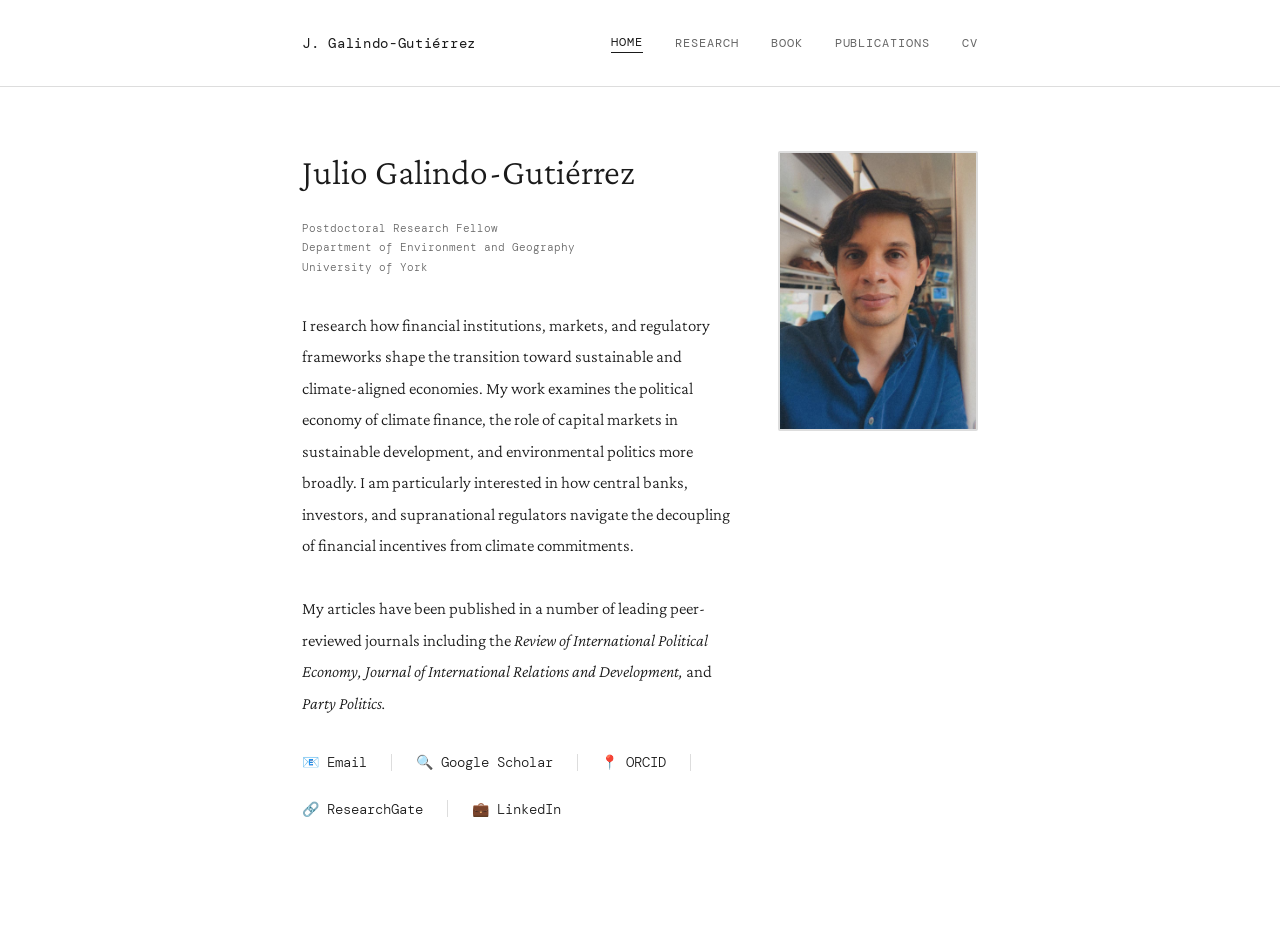
==== index.html @ 4d293201 "Initial commit: academic website" ====
<!DOCTYPE html>
<html lang="en">
<head>
  <meta charset="UTF-8">
  <meta name="viewport" content="width=device-width, initial-scale=1.0">
  <title>Julio Galindo-Gutiérrez</title>
  <link rel="stylesheet" href="style.css">
</head>
<body>
  <nav>
    <div class="nav-container">
      <span class="nav-name">J. Galindo-Gutiérrez</span>
      <div class="nav-links">
        <a href="index.html" class="active">HOME</a>
        <a href="research.html">RESEARCH</a>
        <a href="book.html">BOOK</a>
        <a href="publications.html">PUBLICATIONS</a>
        <a href="cv.html">CV</a>
      </div>
    </div>
  </nav>

  <main>
    <div class="home-grid">
      <div class="home-text">
        <h1>Julio Galindo-Gutiérrez</h1>
        <div class="role-institution">
          Postdoctoral Research Fellow<br>
          Department of Environment and Geography<br>
          University of York
        </div>

        <p class="bio">
          I research how financial institutions, markets, and regulatory frameworks shape the transition toward sustainable and climate-aligned economies. My work examines the political economy of climate finance, the role of capital markets in sustainable development, and environmental politics more broadly. I am particularly interested in how central banks, investors, and supranational regulators navigate the decoupling of financial incentives from climate commitments.
        </p>

        <p class="bio">
          My articles have been published in a number of leading peer-reviewed journals including the <em>Review of International Political Economy, Journal of International Relations and Development,</em> and <em>Party Politics.</em>
        </p>

        <div class="profile-links">
          <a href="mailto:julio.galindo-gutierrez@york.ac.uk">
            📧 Email
          </a>
          <div class="divider"></div>
          <a href="https://scholar.google.com/citations?user=5NfWrRkAAAAJ&hl=es" target="_blank">
            🔍 Google Scholar
          </a>
          <div class="divider"></div>
          <a href="https://orcid.org/0000-0001-5127-9214" target="_blank">
            📍 ORCID
          </a>
          <div class="divider"></div>
          <a href="https://www.researchgate.net/profile/Julio-Galindo-Gutierrez?ev=hdr_xprf" target="_blank">
            🔗 ResearchGate
          </a>
          <div class="divider"></div>
          <a href="https://www.linkedin.com/in/julio-galindo-584395159/" target="_blank">
            💼 LinkedIn
          </a>
        </div>
      </div>

      <div class="photo"></div>
    </div>
  </main>
</body>
</html>
---- style.css ----
@import url('https://fonts.googleapis.com/css2?family=Crimson+Pro:ital,wght@0,300;0,400;1,300;1,400&family=DM+Mono:wght@300;400&display=swap');

:root {
  --text-primary: #1a1a1a;
  --text-muted: #666;
  --border-color: #ddd;
  --bg-primary: #fff;
  --bg-secondary: #fafafa;
}

@media (prefers-color-scheme: dark) {
  :root {
    --text-primary: #e8e8e8;
    --text-muted: #999;
    --border-color: #444;
    --bg-primary: #1a1a1a;
    --bg-secondary: #252525;
  }
}

* {
  margin: 0;
  padding: 0;
  box-sizing: border-box;
}

html {
  font-size: 16px;
}

body {
  font-family: 'Crimson Pro', serif;
  font-weight: 300;
  color: var(--text-primary);
  background-color: var(--bg-primary);
  line-height: 1.6;
}

a {
  color: var(--text-primary);
  text-decoration: none;
  border-bottom: 0.5px solid var(--border-color);
}

a:hover {
  border-bottom-color: var(--text-primary);
}

/* Navigation */
nav {
  border-bottom: 0.5px solid var(--border-color);
  padding: 2rem 0;
  margin-bottom: 4rem;
}

.nav-container {
  max-width: 740px;
  margin: 0 auto;
  padding: 0 2rem;
  display: flex;
  justify-content: space-between;
  align-items: center;
}

.nav-name {
  font-family: 'DM Mono', monospace;
  font-size: 0.875rem;
  font-weight: 400;
  letter-spacing: 0.05em;
}

.nav-links {
  display: flex;
  gap: 2rem;
  align-items: center;
}

.nav-links a {
  font-family: 'DM Mono', monospace;
  font-size: 0.75rem;
  font-weight: 400;
  text-transform: uppercase;
  letter-spacing: 0.08em;
  border: none;
}

.nav-links a.active {
  color: var(--text-primary);
  border-bottom: 0.5px solid var(--text-primary);
}

.nav-links a:not(.active) {
  color: var(--text-muted);
}

/* Main content */
main {
  max-width: 740px;
  margin: 0 auto;
  padding: 0 2rem 4rem;
}

.content-narrow {
  max-width: 600px;
}

/* Typography */
h1 {
  font-family: 'Crimson Pro', serif;
  font-size: 2.25rem;
  font-weight: 300;
  line-height: 1.2;
  margin-bottom: 1rem;
}

h2 {
  font-family: 'DM Mono', monospace;
  font-size: 0.625rem;
  font-weight: 400;
  text-transform: uppercase;
  letter-spacing: 0.08em;
  color: var(--text-muted);
  margin-bottom: 0.5rem;
  margin-top: 3rem;
}

h2:first-child {
  margin-top: 0;
}

h2 + * {
  border-top: 0.5px solid var(--border-color);
  padding-top: 1rem;
}

p {
  margin-bottom: 1.5rem;
  font-size: 1.0625rem;
  line-height: 1.85;
}

.essay p {
  font-size: 1.125rem;
  line-height: 1.9;
  margin-bottom: 1.75rem;
}

.research-image {
  width: 100%;
  height: 300px;
  background-image: url('content/wind farm.jpg');
  background-size: cover;
  background-position: center;
  margin-top: 3rem;
  border-radius: 2px;
}

em {
  font-style: italic;
}

/* Home page */
.home-grid {
  display: grid;
  grid-template-columns: 1fr auto;
  gap: 3rem;
  align-items: flex-start;
  margin-bottom: 3rem;
}

.home-text h1 {
  margin-bottom: 1.5rem;
}

.role-institution {
  font-family: 'DM Mono', monospace;
  font-size: 0.6875rem;
  font-weight: 300;
  color: var(--text-muted);
  margin-bottom: 2rem;
  line-height: 1.8;
}

.photo {
  width: 200px;
  height: 280px;
  background-color: var(--bg-secondary);
  border: 2px solid var(--border-color);
  border-radius: 2px;
  flex-shrink: 0;
  background-image: url('content/headshot.jpeg');
  background-size: cover;
  background-position: center;
}

.bio {
  font-size: 1.0625rem;
  line-height: 1.85;
  margin-bottom: 2rem;
}

.profile-links {
  display: flex;
  gap: 1.5rem;
  flex-wrap: wrap;
  align-items: center;
  font-family: 'DM Mono', monospace;
  font-size: 0.875rem;
}

.profile-links a {
  display: flex;
  align-items: center;
  gap: 0.5rem;
  border: none;
  color: var(--text-primary);
}

.profile-links a:hover {
  opacity: 0.7;
}

.divider {
  width: 0.5px;
  height: 1.2em;
  background-color: var(--border-color);
}

/* Book page */
.book-grid {
  display: grid;
  grid-template-columns: 280px 1fr;
  gap: 3rem;
  margin-bottom: 3rem;
}

.book-cover {
  width: 280px;
  height: 400px;
  background-color: var(--bg-secondary);
  border: 0.5px solid var(--border-color);
  border-radius: 2px;
  background-image: url('content/Book Cover.jpeg');
  background-size: cover;
  background-position: center;
}

.book-info h1 {
  margin-bottom: 0.5rem;
}

.book-subtitle {
  font-family: 'Crimson Pro', serif;
  font-size: 1.25rem;
  font-weight: 300;
  font-style: italic;
  color: var(--text-muted);
  margin-bottom: 2rem;
}

.book-metadata {
  margin-bottom: 2rem;
  font-family: 'DM Mono', monospace;
  font-size: 0.75rem;
  font-weight: 300;
}

.metadata-row {
  display: grid;
  grid-template-columns: auto 1fr;
  gap: 1rem;
  margin-bottom: 0.75rem;
}

.metadata-label {
  text-transform: uppercase;
  letter-spacing: 0.05em;
  color: var(--text-muted);
  font-weight: 400;
}

.book-buttons {
  display: flex;
  gap: 1rem;
  margin-bottom: 2rem;
  flex-wrap: wrap;
}

.btn {
  display: inline-flex;
  align-items: center;
  gap: 0.5rem;
  padding: 0.75rem 1rem;
  border: 0.5px solid var(--border-color);
  background: transparent;
  font-family: 'DM Mono', monospace;
  font-size: 0.75rem;
  text-transform: uppercase;
  letter-spacing: 0.05em;
  cursor: pointer;
  transition: all 0.2s;
  color: var(--text-primary);
  text-decoration: none;
}

.btn:hover {
  border-color: var(--text-primary);
}

.book-description {
  margin-top: 2rem;
}

.book-description p {
  font-size: 1.0625rem;
  line-height: 1.85;
}

/* Publications */
.pub-section {
  margin-bottom: 3rem;
}

.pub-label {
  font-family: 'DM Mono', monospace;
  font-size: 0.625rem;
  font-weight: 400;
  text-transform: uppercase;
  letter-spacing: 0.08em;
  color: var(--text-muted);
  margin-bottom: 1rem;
  padding-bottom: 0.75rem;
  border-bottom: 0.5px solid var(--border-color);
}

.publication {
  display: grid;
  grid-template-columns: 80px 1fr;
  gap: 1.5rem;
  margin-bottom: 2rem;
}

.publication:not(:has(.pub-year)) {
  grid-template-columns: 1fr;
}

.pub-year {
  font-family: 'DM Mono', monospace;
  font-size: 0.625rem;
  font-weight: 300;
  color: var(--text-muted);
  padding-top: 0.3rem;
}

.pub-body {
  flex: 1;
}

.pub-title {
  font-family: 'Crimson Pro', serif;
  font-size: 1rem;
  font-weight: 300;
  margin-bottom: 0.5rem;
}

.pub-authors {
  font-family: 'DM Mono', monospace;
  font-size: 0.625rem;
  font-weight: 300;
  color: var(--text-muted);
  margin-bottom: 0.25rem;
}

.pub-venue {
  font-family: 'Crimson Pro', serif;
  font-size: 0.95rem;
  font-style: italic;
  color: var(--text-muted);
}

.pub-venue a {
  color: var(--text-muted);
  border-bottom: 0.5px solid var(--text-muted);
}

.pub-venue a:hover {
  border-bottom-color: var(--text-primary);
  color: var(--text-primary);
}

.pub-badge {
  display: inline-block;
  font-family: 'DM Mono', monospace;
  font-size: 0.625rem;
  text-transform: uppercase;
  letter-spacing: 0.05em;
  color: var(--text-muted);
  margin-left: 1rem;
  padding: 0.25rem 0.5rem;
  border: 0.5px solid var(--text-muted);
}

/* CV page */
.cv-header {
  display: flex;
  justify-content: space-between;
  align-items: center;
  margin-bottom: 2rem;
}

.cv-title {
  font-family: 'DM Mono', monospace;
  font-size: 0.75rem;
  font-weight: 400;
  text-transform: uppercase;
  letter-spacing: 0.08em;
}

.cv-embed-container {
  margin-bottom: 2rem;
}

.cv-embed {
  width: 100%;
  height: 780px;
  border: 0.5px solid var(--border-color);
  border-radius: 2px;
}

.cv-updated {
  font-family: 'DM Mono', monospace;
  font-size: 0.625rem;
  color: var(--text-muted);
  text-align: right;
  font-weight: 300;
}

/* Responsive */
@media (max-width: 600px) {
  html {
    font-size: 15px;
  }

  .nav-container {
    padding: 0 1rem;
    gap: 1rem;
  }

  .nav-links {
    gap: 1rem;
  }

  main {
    padding: 0 1rem 3rem;
  }

  .home-grid {
    grid-template-columns: 1fr;
    gap: 2rem;
  }

  .book-grid {
    grid-template-columns: 1fr;
    gap: 2rem;
  }

  .book-cover {
    width: 100%;
    max-width: 200px;
  }

  .publication {
    grid-template-columns: 1fr;
    gap: 0.5rem;
  }

  .pub-year {
    margin-bottom: 0.5rem;
  }

  h1 {
    font-size: 1.75rem;
  }
}
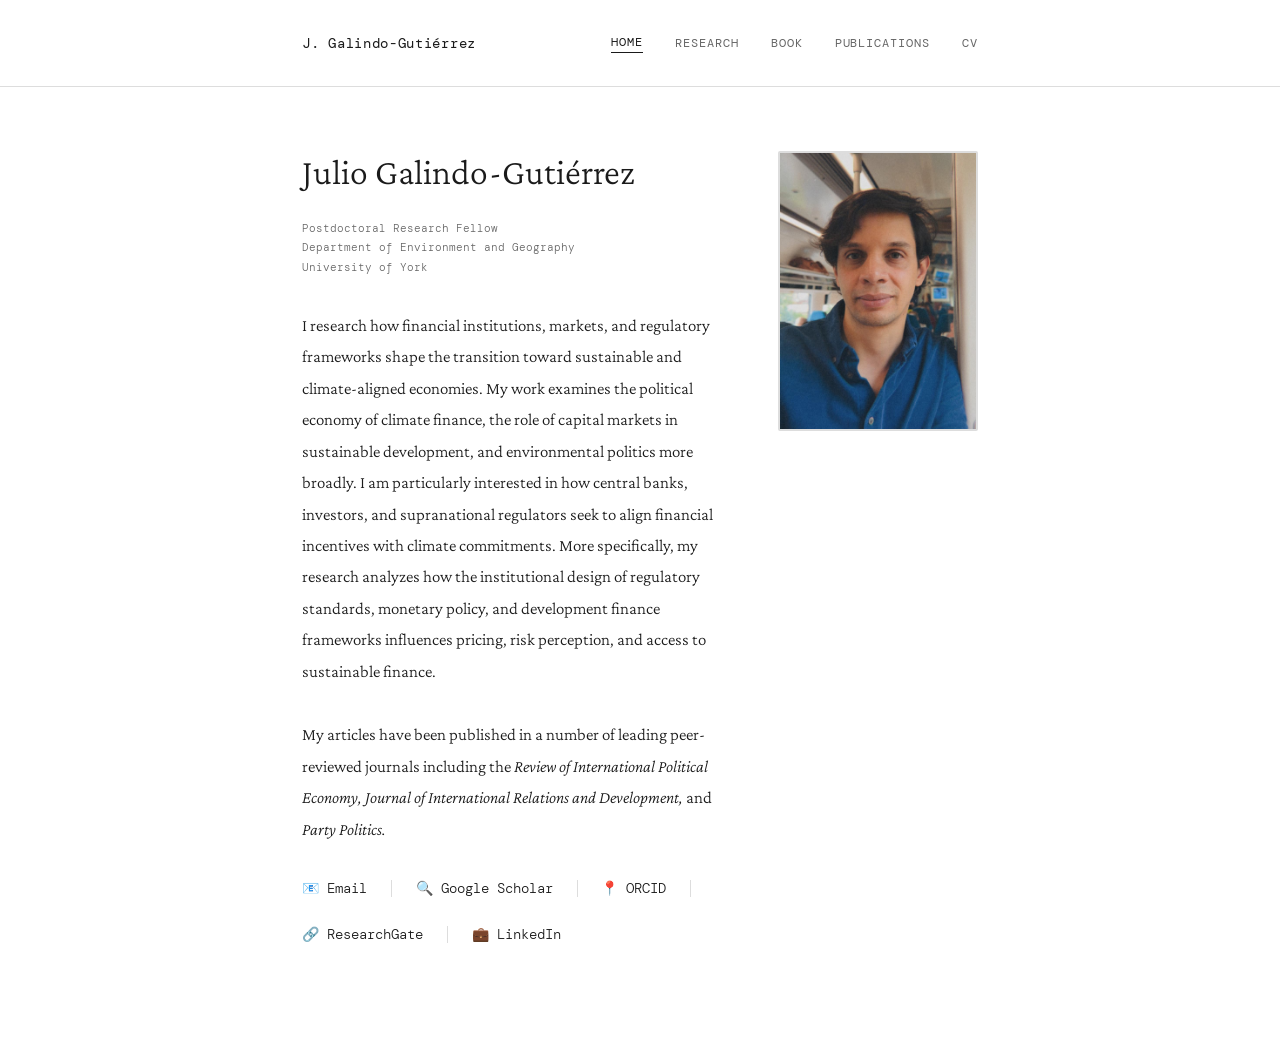
==== commit 8648db40: "Update bio section with detailed research focus Expanded research description to include analysis of" ====
--- a/index.html
+++ b/index.html
@@ -31,7 +31,7 @@
         </div>
 
         <p class="bio">
-          I research how financial institutions, markets, and regulatory frameworks shape the transition toward sustainable and climate-aligned economies. My work examines the political economy of climate finance, the role of capital markets in sustainable development, and environmental politics more broadly. I am particularly interested in how central banks, investors, and supranational regulators navigate the decoupling of financial incentives from climate commitments.
+           I research how financial institutions, markets, and regulatory frameworks shape the transition toward sustainable and climate-aligned economies. My work examines the political economy of climate finance, the role of capital markets in sustainable development, and environmental politics more broadly. I am particularly interested in how central banks, investors, and supranational regulators seek to align financial incentives with climate commitments. More specifically, my research analyzes how the institutional design of regulatory standards, monetary policy, and development finance frameworks influences pricing, risk perception, and access to sustainable finance.
         </p>
 
         <p class="bio">
